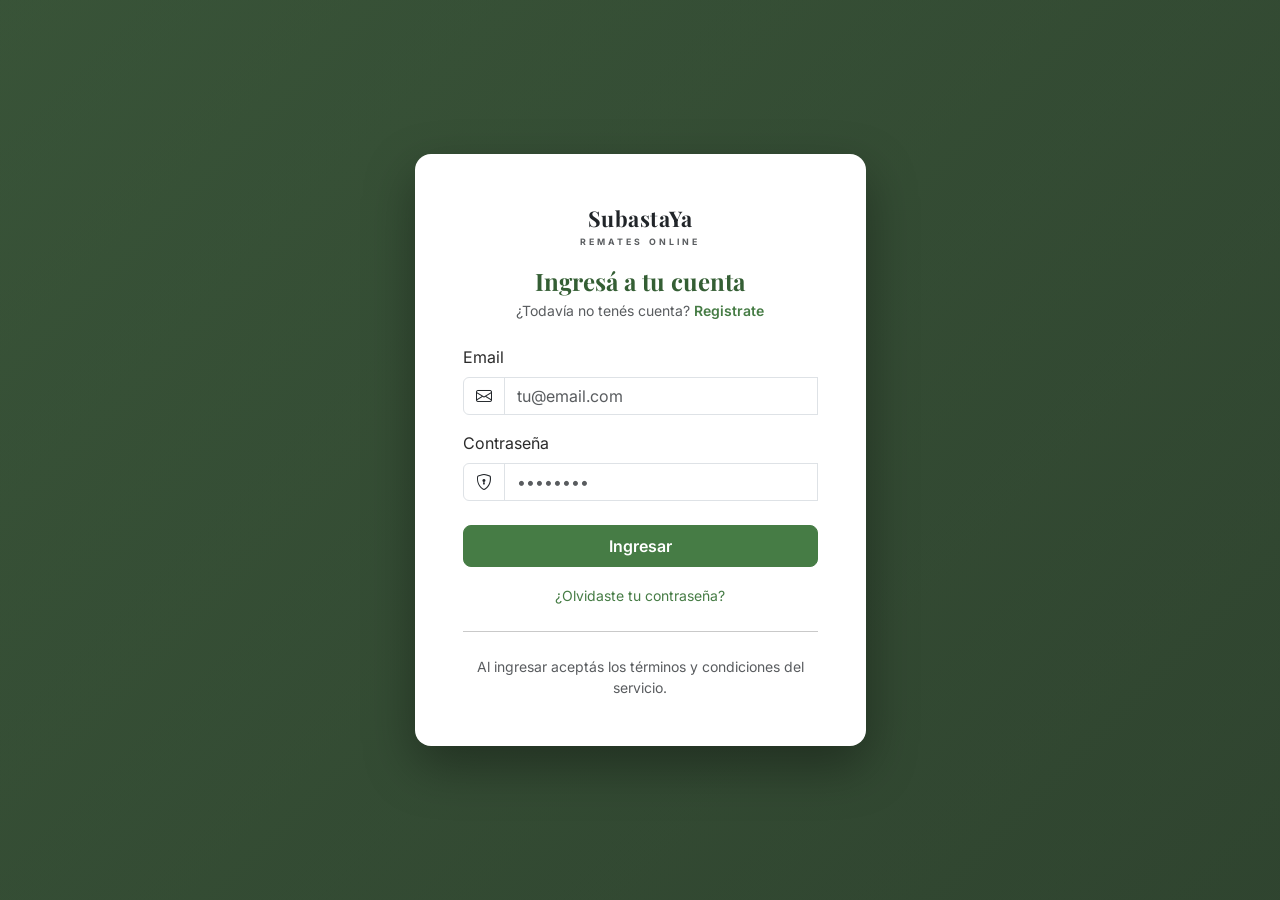
==== Frontend/acceder.html @ 08e284ed "modificaciones en transaccion y billetera boceto del front" ====
<!DOCTYPE html>
<html lang="es">
<head>
  <meta charset="UTF-8" />
  <meta name="viewport" content="width=device-width, initial-scale=1.0" />
  <title>Acceder · SubastaYa</title>

  <link rel="preconnect" href="https://fonts.googleapis.com" />
  <link rel="preconnect" href="https://fonts.gstatic.com" crossorigin />
  <link href="https://fonts.googleapis.com/css2?family=Playfair+Display:wght@600;700&family=Inter:wght@400;500;600&display=swap" rel="stylesheet" />
  <link href="https://cdn.jsdelivr.net/npm/bootstrap@5.3.3/dist/css/bootstrap.min.css" rel="stylesheet" />
  <link href="https://cdn.jsdelivr.net/npm/bootstrap-icons@1.11.3/font/bootstrap-icons.min.css" rel="stylesheet" />
  <link href="css/styles.css" rel="stylesheet" />
</head>
<body class="body-login d-flex align-items-center">

  <div class="container">
    <div class="row justify-content-center">
      <div class="col-md-7 col-lg-5">
        <div class="panel-login p-4 p-lg-5">

          <div class="text-center mb-4">
            <a class="logo-marca d-inline-block text-decoration-none text-dark" href="index.html">
              SubastaYa
              <small class="text-muted">Remates Online</small>
            </a>
            <h1 class="seccion-titulo h4 mt-3 mb-1">Ingresá a tu cuenta</h1>
            <p class="text-muted small mb-0">¿Todavía no tenés cuenta?
              <a href="index.html" class="text-decoration-none fw-semibold" style="color: var(--verde);">Registrate</a>
            </p>
          </div>

          <div id="alert-login" class="alert alert-danger d-none"></div>

          <form id="form-login" novalidate>
            <div class="mb-3">
              <label class="form-label" for="email">Email</label>
              <div class="input-group">
                <span class="input-group-text bg-white"><i class="bi bi-envelope"></i></span>
                <input class="form-control" id="email" type="email" placeholder="tu@email.com" required />
                <div class="invalid-feedback">Ingresá un email válido.</div>
              </div>
            </div>

            <div class="mb-4">
              <label class="form-label" for="password">Contraseña</label>
              <div class="input-group">
                <span class="input-group-text bg-white"><i class="bi bi-shield-lock"></i></span>
                <input class="form-control" id="password" type="password" placeholder="••••••••" required minlength="6" />
                <div class="invalid-feedback">La contraseña debe tener al menos 6 caracteres.</div>
              </div>
            </div>

            <button type="submit" class="btn btn-primary w-100 py-2" id="btn-ingresar">
              Ingresar
            </button>
          </form>

          <p class="text-center mt-3 mb-0">
            <a href="#" class="small text-decoration-none" style="color: var(--verde);">¿Olvidaste tu contraseña?</a>
          </p>

          <hr class="my-4" />
          <p class="text-center small text-muted mb-0">
            Al ingresar aceptás los términos y condiciones del servicio.
          </p>
        </div>
      </div>
    </div>
  </div>

  <script src="https://cdn.jsdelivr.net/npm/bootstrap@5.3.3/dist/js/bootstrap.bundle.min.js"></script>
  <script src="js/app.js"></script>
</body>
</html>
---- Frontend/css/styles.css ----
/* ===== SubastaYa · estilos (paleta inspirada en Remate Baires) ===== */
:root {
  --verde: #467c45;
  --verde-oscuro: #345e34;
  --crema: #f7f2e7;
  --crema-oscura: #efe6d3;
  --tinta: #2b2b2b;
  --gris: #6b6b6b;
  --acento: #b7791f;
  --blanco: #ffffff;
}

body {
  font-family: "Inter", system-ui, sans-serif;
  color: var(--tinta);
  background-color: var(--crema);
}

.font-serif {
  font-family: "Playfair Display", Georgia, serif;
}

/* ===== Navbar ===== */
.navbar-subasta {
  background-color: var(--verde-oscuro);
}
.navbar-subasta .navbar-brand,
.navbar-subasta .nav-link,
.navbar-subasta .navbar-brand span {
  color: var(--blanco);
}
.logo-marca {
  font-family: "Playfair Display", Georgia, serif;
  font-weight: 700;
  font-size: 1.35rem;
  letter-spacing: 0.02em;
}
.logo-marca small {
  display: block;
  font-size: 0.55rem;
  font-family: "Inter", sans-serif;
  letter-spacing: 0.35em;
  text-transform: uppercase;
  color: #cfe3cd;
}
.navbar-subasta .navbar-toggler {
  border-color: rgba(255, 255, 255, 0.5);
}
.navbar-subasta .navbar-toggler-icon {
  filter: invert(1);
}

/* ===== Hero ===== */
.hero {
  background:
    linear-gradient(rgba(43, 43, 43, 0.55), rgba(43, 43, 43, 0.55)),
    linear-gradient(135deg, var(--verde) 0%, var(--verde-oscuro) 100%);
  color: var(--blanco);
  padding: 6rem 0;
}
.hero .claim {
  font-family: "Playfair Display", Georgia, serif;
  font-size: 2.6rem;
  font-weight: 700;
  line-height: 1.15;
}
.hero .claim span {
  color: #d8b25c;
}
.hero .sub-claim {
  color: #dde8da;
  max-width: 34rem;
}
.hero-stats {
  border-top: 1px solid rgba(255, 255, 255, 0.25);
}
.hero-stats .numero {
  font-family: "Playfair Display", Georgia, serif;
  font-size: 1.9rem;
  font-weight: 700;
  color: #ffffff;
}
.hero-stats .etiqueta {
  font-size: 0.8rem;
  letter-spacing: 0.08em;
  text-transform: uppercase;
  color: #cfe3cd;
}

/* ===== Secciones ===== */
.seccion-titulo {
  font-family: "Playfair Display", Georgia, serif;
  font-weight: 700;
  color: var(--verde-oscuro);
}

/* ===== Filtros ===== */
.filtros {
  background-color: var(--blanco);
  border: 1px solid var(--crema-oscura);
  border-radius: 0.75rem;
  box-shadow: 0 6px 18px rgba(43, 43, 43, 0.06);
}
.filtros .form-label {
  font-size: 0.75rem;
  text-transform: uppercase;
  letter-spacing: 0.08em;
  color: var(--gris);
  margin-bottom: 0.25rem;
}
.filtros .form-select,
.filtros .form-control {
  border-radius: 0.5rem;
}

/* ===== Cards de subasta ===== */
.card-subasta {
  background-color: var(--blanco);
  border: none;
  border-radius: 0.9rem;
  overflow: hidden;
  box-shadow: 0 8px 24px rgba(43, 43, 43, 0.08);
  transition: transform 0.2s ease, box-shadow 0.2s ease;
}
.card-subasta:hover {
  transform: translateY(-4px);
  box-shadow: 0 14px 32px rgba(43, 43, 43, 0.14);
}
.card-subasta .img-wrap {
  height: 200px;
  overflow: hidden;
  background-color: var(--crema-oscura);
}
.card-subasta .img-wrap img {
  width: 100%;
  height: 100%;
  object-fit: cover;
}
.badge-categoria {
  background-color: var(--crema-oscura);
  color: var(--verde-oscuro);
  font-size: 0.72rem;
  text-transform: uppercase;
  letter-spacing: 0.05em;
}
.badge-estado {
  font-size: 0.72rem;
  text-transform: uppercase;
  letter-spacing: 0.05em;
}
.titulo-subasta {
  font-family: "Playfair Display", Georgia, serif;
  font-weight: 700;
  font-size: 1.15rem;
}
.oferta-actual {
  color: var(--verde-oscuro);
  font-weight: 700;
  font-size: 1.1rem;
}
.contador {
  background-color: var(--crema);
  border-radius: 0.6rem;
  padding: 0.4rem 0.75rem;
  font-weight: 600;
  font-variant-numeric: tabular-nums;
}
.contador.finalizada {
  background-color: #f3e2e2;
  color: #a03a2e;
}

/* ===== Cómo funciona ===== */
.paso {
  background-color: var(--blanco);
  border-top: 4px solid var(--verde);
  border-radius: 0.75rem;
  padding: 1.6rem;
  height: 100%;
}
.paso .numero-paso {
  font-family: "Playfair Display", Georgia, serif;
  color: var(--acento);
  font-size: 2rem;
  font-weight: 700;
}

/* ===== Footer ===== */
.footer-subasta {
  background-color: var(--verde-oscuro);
  color: #d7e3d4;
}
.footer-subasta a {
  color: #bcd8b9;
  text-decoration: none;
}
.footer-subasta a:hover {
  color: #ffffff;
}

/* ===== Login ===== */
.body-login {
  background:
    linear-gradient(rgba(43, 43, 43, 0.5), rgba(43, 43, 43, 0.5)),
    linear-gradient(135deg, var(--verde) 0%, var(--verde-oscuro) 100%);
  min-height: 100vh;
}
.panel-login {
  background-color: var(--blanco);
  border-radius: 1rem;
  box-shadow: 0 20px 50px rgba(0, 0, 0, 0.35);
}
.panel-login .form-control {
  border-radius: 0.5rem;
}
.panel-login .btn-primary {
  background-color: var(--verde);
  border-color: var(--verde);
  border-radius: 0.5rem;
  font-weight: 600;
}
.panel-login .btn-primary:hover {
  background-color: var(--verde-oscuro);
  border-color: var(--verde-oscuro);
}

/* ===== Botones ===== */
.btn-verde {
  background-color: var(--verde);
  border-color: var(--verde);
  color: var(--blanco);
  font-weight: 600;
}
.btn-verde:hover {
  background-color: var(--verde-oscuro);
  border-color: var(--verde-oscuro);
  color: var(--blanco);
}
.btn-contorno {
  border: 1.5px solid var(--blanco);
  color: var(--blanco);
  font-weight: 600;
}
.btn-contorno:hover {
  background-color: var(--blanco);
  color: var(--verde-oscuro);
}

.skeleton-card {
  border-radius: 0.9rem;
}
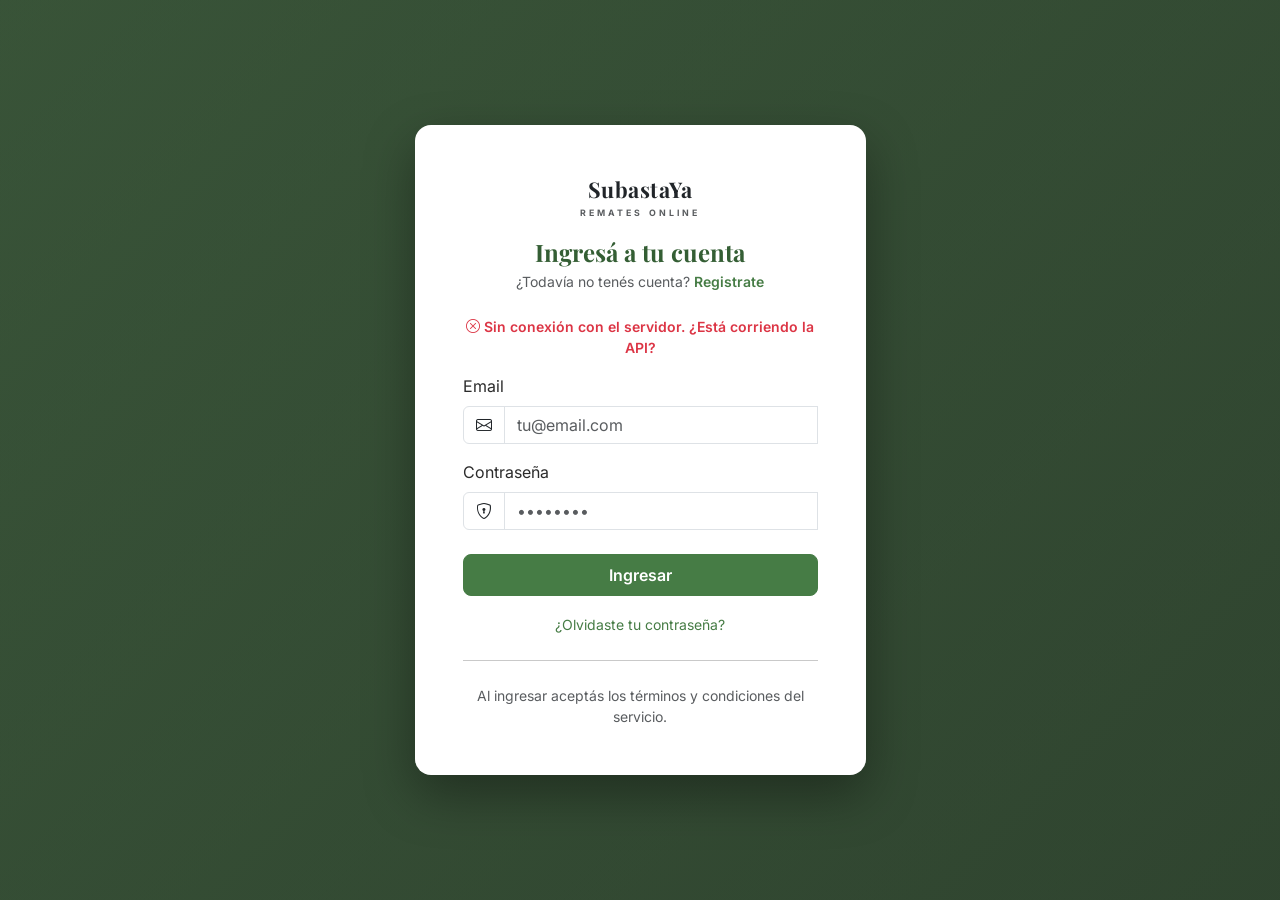
==== commit 97376644: "pruebas de las api y conexion base de datos" ====
--- a/Frontend/acceder.html
+++ b/Frontend/acceder.html
@@ -31,6 +31,10 @@
           </div>
 
           <div id="alert-login" class="alert alert-danger d-none"></div>
+
+          <p id="estado-api" class="text-center small fw-semibold">
+            <span class="spinner-border spinner-border-sm me-1"></span>Verificando conexión con el servidor...
+          </p>
 
           <form id="form-login" novalidate>
             <div class="mb-3">
--- a/Frontend/css/styles.css
+++ b/Frontend/css/styles.css
@@ -248,4 +248,59 @@
 
 .skeleton-card {
   border-radius: 0.9rem;
+}
+
+/* ===== Billetera ===== */
+.titulo-seccion {
+  font-family: "Playfair Display", Georgia, serif;
+  font-weight: 700;
+}
+
+.card-saldo {
+  border: 0;
+  border-radius: 0.9rem;
+  overflow: hidden;
+  box-shadow: 0 0.25rem 1rem rgba(43, 43, 43, 0.06);
+}
+.card-saldo::before {
+  content: "";
+  display: block;
+  height: 0.4rem;
+}
+.card-saldo-disponible::before {
+  background-color: var(--verde);
+}
+.card-saldo-congelado::before {
+  background-color: var(--acento);
+}
+.card-saldo-total::before {
+  background-color: var(--tinta);
+}
+.saldo-label {
+  text-transform: uppercase;
+  letter-spacing: 0.08em;
+  font-size: 0.75rem;
+  color: var(--gris);
+  margin-bottom: 0.4rem;
+}
+.saldo-valor {
+  font-family: "Playfair Display", Georgia, serif;
+  font-size: 1.9rem;
+  font-weight: 700;
+  color: var(--tinta);
+  margin-bottom: 0.5rem;
+}
+.saldo-nota {
+  font-size: 0.8rem;
+  color: var(--gris);
+}
+
+.panel-billetera {
+  border: 0;
+  border-radius: 0.9rem;
+  box-shadow: 0 0.25rem 1rem rgba(43, 43, 43, 0.06);
+}
+.titulo-panel {
+  color: var(--verde-oscuro);
+  font-weight: 600;
 }
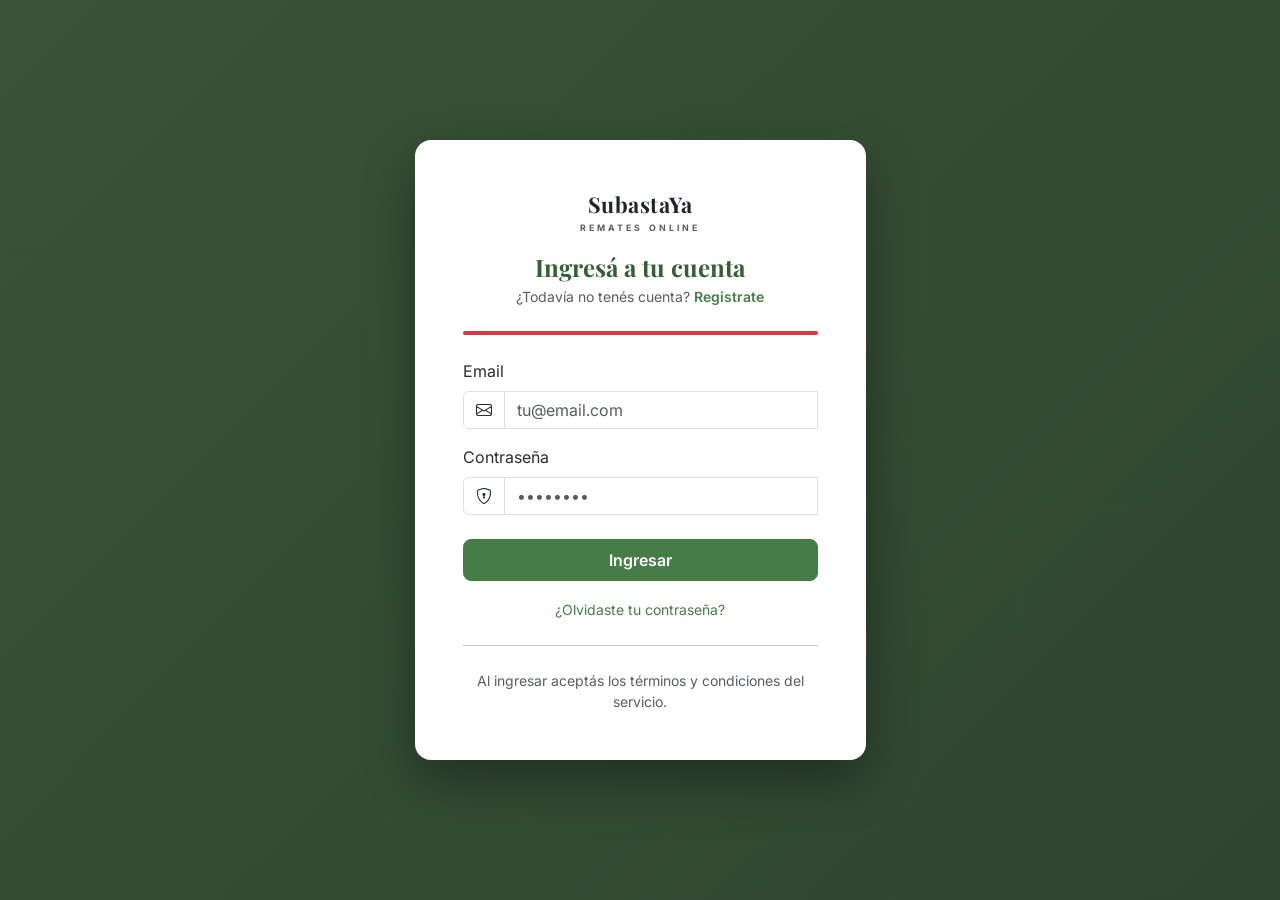
==== commit b41e5023: "estados, escrow, liquidación, anti-sniping y live bidding (P1-P3)" - Máquina de estados PROXIMA->ACT" ====
--- a/Frontend/acceder.html
+++ b/Frontend/acceder.html
@@ -26,15 +26,17 @@
             </a>
             <h1 class="seccion-titulo h4 mt-3 mb-1">Ingresá a tu cuenta</h1>
             <p class="text-muted small mb-0">¿Todavía no tenés cuenta?
-              <a href="index.html" class="text-decoration-none fw-semibold" style="color: var(--verde);">Registrate</a>
+              <a href="registrarse.html" class="text-decoration-none fw-semibold" style="color: var(--verde);">Registrate</a>
             </p>
+          </div>
+
+          <div id="alerta-sin-conexion" class="alert alert-warning d-none">
+            <i class="bi bi-plug me-1"></i><strong>Sin conexión:</strong> no pudimos comunicarnos con el servidor y tu sesión se cerró. Volvé a ingresar cuando la API esté disponible.
           </div>
 
           <div id="alert-login" class="alert alert-danger d-none"></div>
 
-          <p id="estado-api" class="text-center small fw-semibold">
-            <span class="spinner-border spinner-border-sm me-1"></span>Verificando conexión con el servidor...
-          </p>
+          <div id="estado-api" class="barra-conexion barra-conexion-checking mb-4" role="status" aria-label="Estado de conexión con el servidor"></div>
 
           <form id="form-login" novalidate>
             <div class="mb-3">
--- a/Frontend/css/styles.css
+++ b/Frontend/css/styles.css
@@ -49,6 +49,62 @@
 .navbar-subasta .navbar-toggler-icon {
   filter: invert(1);
 }
+.navbar-subasta .nav-link {
+  position: relative;
+  transition: color 0.15s ease;
+}
+.navbar-subasta .nav-link::after {
+  content: "";
+  position: absolute;
+  left: 50%;
+  bottom: 0.15rem;
+  width: 0;
+  height: 2px;
+  background: #d8b25c;
+  transform: translateX(-50%);
+  transition: width 0.2s ease;
+}
+.navbar-subasta .nav-link:hover::after,
+.navbar-subasta .nav-link.active::after {
+  width: 70%;
+}
+.navbar-subasta .nav-link:hover {
+  color: #d8b25c;
+}
+.navbar-subasta .nav-link.active {
+  color: #d8b25c;
+  font-weight: 600;
+}
+.chip-usuario {
+  display: inline-flex;
+  align-items: center;
+  gap: 0.35rem;
+  padding: 0.35rem 0.9rem;
+  border-radius: 2rem;
+  background: rgba(255, 255, 255, 0.12);
+  border: 1px solid rgba(255, 255, 255, 0.25);
+  color: var(--blanco);
+  font-size: 0.9rem;
+  font-weight: 500;
+  white-space: nowrap;
+}
+
+/* ===== Barra de conexión (acceder) ===== */
+.barra-conexion {
+  height: 4px;
+  border-radius: 2px;
+  background-color: transparent;
+  transition: background-color 0.3s ease;
+}
+.barra-conexion-checking {
+  background-color: #adb5bd;
+}
+.barra-conexion-ok {
+  background-color: #198754;
+}
+.barra-conexion-error {
+  background-color: #dc3545;
+}
 
 /* ===== Hero ===== */
 .hero {
@@ -92,6 +148,15 @@
   font-family: "Playfair Display", Georgia, serif;
   font-weight: 700;
   color: var(--verde-oscuro);
+}
+#subastas .seccion-titulo::after {
+  content: "";
+  display: block;
+  width: 3.2rem;
+  height: 3px;
+  margin-top: 0.5rem;
+  border-radius: 2px;
+  background: var(--acento);
 }
 
 /* ===== Filtros ===== */
@@ -114,6 +179,17 @@
 }
 
 /* ===== Cards de subasta ===== */
+@keyframes subasta-entra {
+  from {
+    opacity: 0;
+    transform: translateY(18px);
+  }
+  to {
+    opacity: 1;
+    transform: translateY(0);
+  }
+}
+
 .card-subasta {
   background-color: var(--blanco);
   border: none;
@@ -121,6 +197,7 @@
   overflow: hidden;
   box-shadow: 0 8px 24px rgba(43, 43, 43, 0.08);
   transition: transform 0.2s ease, box-shadow 0.2s ease;
+  animation: subasta-entra 0.4s ease both;
 }
 .card-subasta:hover {
   transform: translateY(-4px);
@@ -303,4 +380,55 @@
 .titulo-panel {
   color: var(--verde-oscuro);
   font-weight: 600;
+}
+
+/* ===== Sala de pujas en vivo ===== */
+.img-wrap-room {
+  height: 340px;
+  overflow: hidden;
+  background-color: var(--crema-oscura);
+}
+.img-wrap-room img {
+  width: 100%;
+  height: 100%;
+  object-fit: cover;
+}
+.panel-puja {
+  border: 0;
+  border-radius: 0.9rem;
+  box-shadow: 0 0.25rem 1rem rgba(43, 43, 43, 0.06);
+}
+.oferta-actual-grande {
+  font-family: "Playfair Display", Georgia, serif;
+  font-size: 2.4rem;
+  font-weight: 700;
+  color: var(--verde-oscuro);
+}
+.contador-room {
+  font-size: 1.05rem;
+  letter-spacing: 0.04em;
+}
+.contador-room.finalizada {
+  color: #fff;
+  background-color: #a03a2e;
+}
+.badge-lider {
+  font-size: 0.9rem;
+  font-weight: 500;
+  padding: 0.55rem 0.9rem;
+  border-radius: 0.6rem;
+}
+#room-antisniping {
+  font-size: 0.88rem;
+}
+
+/* ===== Botón contorno verde (páginas utilitarias) ===== */
+.btn-contorno-verde {
+  border: 1.5px solid var(--verde);
+  color: var(--verde-oscuro);
+  font-weight: 600;
+}
+.btn-contorno-verde:hover {
+  background-color: var(--verde);
+  color: var(--blanco);
 }
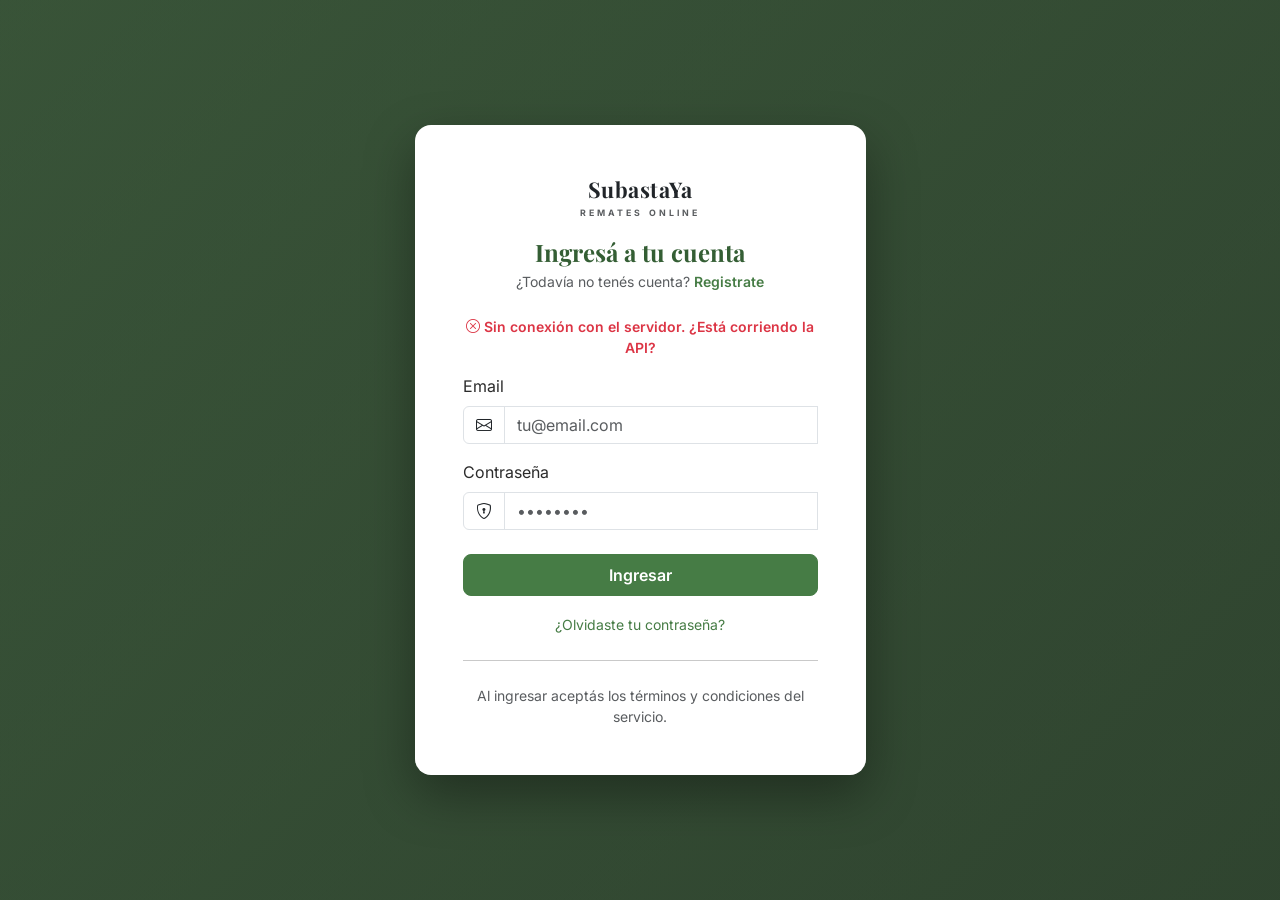
==== commit 0f2074de: "Revert "Merge branch 'milena/dtos' of https://github.com/JesicaBelenAlfonso/SubastaYa into milena/dt" ====
--- a/Frontend/acceder.html
+++ b/Frontend/acceder.html
@@ -30,13 +30,11 @@
             </p>
           </div>
 
-          <div id="alerta-sin-conexion" class="alert alert-warning d-none">
-            <i class="bi bi-plug me-1"></i><strong>Sin conexión:</strong> no pudimos comunicarnos con el servidor y tu sesión se cerró. Volvé a ingresar cuando la API esté disponible.
-          </div>
-
           <div id="alert-login" class="alert alert-danger d-none"></div>
 
-          <div id="estado-api" class="barra-conexion barra-conexion-checking mb-4" role="status" aria-label="Estado de conexión con el servidor"></div>
+          <p id="estado-api" class="text-center small fw-semibold">
+            <span class="spinner-border spinner-border-sm me-1"></span>Verificando conexión con el servidor...
+          </p>
 
           <form id="form-login" novalidate>
             <div class="mb-3">
--- a/Frontend/css/styles.css
+++ b/Frontend/css/styles.css
@@ -49,62 +49,6 @@
 .navbar-subasta .navbar-toggler-icon {
   filter: invert(1);
 }
-.navbar-subasta .nav-link {
-  position: relative;
-  transition: color 0.15s ease;
-}
-.navbar-subasta .nav-link::after {
-  content: "";
-  position: absolute;
-  left: 50%;
-  bottom: 0.15rem;
-  width: 0;
-  height: 2px;
-  background: #d8b25c;
-  transform: translateX(-50%);
-  transition: width 0.2s ease;
-}
-.navbar-subasta .nav-link:hover::after,
-.navbar-subasta .nav-link.active::after {
-  width: 70%;
-}
-.navbar-subasta .nav-link:hover {
-  color: #d8b25c;
-}
-.navbar-subasta .nav-link.active {
-  color: #d8b25c;
-  font-weight: 600;
-}
-.chip-usuario {
-  display: inline-flex;
-  align-items: center;
-  gap: 0.35rem;
-  padding: 0.35rem 0.9rem;
-  border-radius: 2rem;
-  background: rgba(255, 255, 255, 0.12);
-  border: 1px solid rgba(255, 255, 255, 0.25);
-  color: var(--blanco);
-  font-size: 0.9rem;
-  font-weight: 500;
-  white-space: nowrap;
-}
-
-/* ===== Barra de conexión (acceder) ===== */
-.barra-conexion {
-  height: 4px;
-  border-radius: 2px;
-  background-color: transparent;
-  transition: background-color 0.3s ease;
-}
-.barra-conexion-checking {
-  background-color: #adb5bd;
-}
-.barra-conexion-ok {
-  background-color: #198754;
-}
-.barra-conexion-error {
-  background-color: #dc3545;
-}
 
 /* ===== Hero ===== */
 .hero {
@@ -149,15 +93,6 @@
   font-weight: 700;
   color: var(--verde-oscuro);
 }
-#subastas .seccion-titulo::after {
-  content: "";
-  display: block;
-  width: 3.2rem;
-  height: 3px;
-  margin-top: 0.5rem;
-  border-radius: 2px;
-  background: var(--acento);
-}
 
 /* ===== Filtros ===== */
 .filtros {
@@ -179,17 +114,6 @@
 }
 
 /* ===== Cards de subasta ===== */
-@keyframes subasta-entra {
-  from {
-    opacity: 0;
-    transform: translateY(18px);
-  }
-  to {
-    opacity: 1;
-    transform: translateY(0);
-  }
-}
-
 .card-subasta {
   background-color: var(--blanco);
   border: none;
@@ -197,7 +121,6 @@
   overflow: hidden;
   box-shadow: 0 8px 24px rgba(43, 43, 43, 0.08);
   transition: transform 0.2s ease, box-shadow 0.2s ease;
-  animation: subasta-entra 0.4s ease both;
 }
 .card-subasta:hover {
   transform: translateY(-4px);
@@ -380,55 +303,4 @@
 .titulo-panel {
   color: var(--verde-oscuro);
   font-weight: 600;
-}
-
-/* ===== Sala de pujas en vivo ===== */
-.img-wrap-room {
-  height: 340px;
-  overflow: hidden;
-  background-color: var(--crema-oscura);
-}
-.img-wrap-room img {
-  width: 100%;
-  height: 100%;
-  object-fit: cover;
-}
-.panel-puja {
-  border: 0;
-  border-radius: 0.9rem;
-  box-shadow: 0 0.25rem 1rem rgba(43, 43, 43, 0.06);
-}
-.oferta-actual-grande {
-  font-family: "Playfair Display", Georgia, serif;
-  font-size: 2.4rem;
-  font-weight: 700;
-  color: var(--verde-oscuro);
-}
-.contador-room {
-  font-size: 1.05rem;
-  letter-spacing: 0.04em;
-}
-.contador-room.finalizada {
-  color: #fff;
-  background-color: #a03a2e;
-}
-.badge-lider {
-  font-size: 0.9rem;
-  font-weight: 500;
-  padding: 0.55rem 0.9rem;
-  border-radius: 0.6rem;
-}
-#room-antisniping {
-  font-size: 0.88rem;
-}
-
-/* ===== Botón contorno verde (páginas utilitarias) ===== */
-.btn-contorno-verde {
-  border: 1.5px solid var(--verde);
-  color: var(--verde-oscuro);
-  font-weight: 600;
-}
-.btn-contorno-verde:hover {
-  background-color: var(--verde);
-  color: var(--blanco);
 }
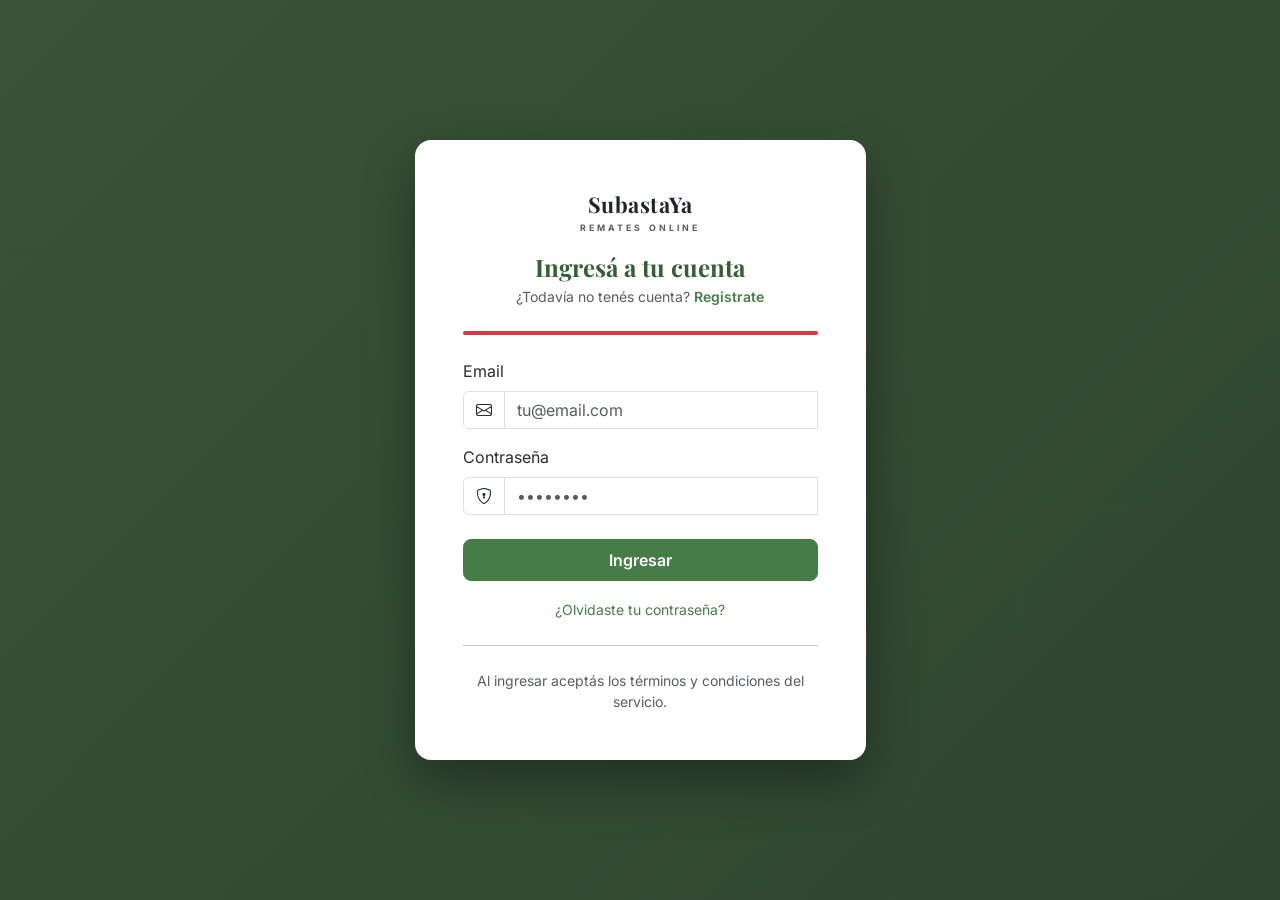
==== commit d5672c1b: "Reapply "Merge branch 'milena/dtos' of https://github.com/JesicaBelenAlfonso/SubastaYa into milena/d" ====
--- a/Frontend/acceder.html
+++ b/Frontend/acceder.html
@@ -30,11 +30,13 @@
             </p>
           </div>
 
+          <div id="alerta-sin-conexion" class="alert alert-warning d-none">
+            <i class="bi bi-plug me-1"></i><strong>Sin conexión:</strong> no pudimos comunicarnos con el servidor y tu sesión se cerró. Volvé a ingresar cuando la API esté disponible.
+          </div>
+
           <div id="alert-login" class="alert alert-danger d-none"></div>
 
-          <p id="estado-api" class="text-center small fw-semibold">
-            <span class="spinner-border spinner-border-sm me-1"></span>Verificando conexión con el servidor...
-          </p>
+          <div id="estado-api" class="barra-conexion barra-conexion-checking mb-4" role="status" aria-label="Estado de conexión con el servidor"></div>
 
           <form id="form-login" novalidate>
             <div class="mb-3">
--- a/Frontend/css/styles.css
+++ b/Frontend/css/styles.css
@@ -49,6 +49,62 @@
 .navbar-subasta .navbar-toggler-icon {
   filter: invert(1);
 }
+.navbar-subasta .nav-link {
+  position: relative;
+  transition: color 0.15s ease;
+}
+.navbar-subasta .nav-link::after {
+  content: "";
+  position: absolute;
+  left: 50%;
+  bottom: 0.15rem;
+  width: 0;
+  height: 2px;
+  background: #d8b25c;
+  transform: translateX(-50%);
+  transition: width 0.2s ease;
+}
+.navbar-subasta .nav-link:hover::after,
+.navbar-subasta .nav-link.active::after {
+  width: 70%;
+}
+.navbar-subasta .nav-link:hover {
+  color: #d8b25c;
+}
+.navbar-subasta .nav-link.active {
+  color: #d8b25c;
+  font-weight: 600;
+}
+.chip-usuario {
+  display: inline-flex;
+  align-items: center;
+  gap: 0.35rem;
+  padding: 0.35rem 0.9rem;
+  border-radius: 2rem;
+  background: rgba(255, 255, 255, 0.12);
+  border: 1px solid rgba(255, 255, 255, 0.25);
+  color: var(--blanco);
+  font-size: 0.9rem;
+  font-weight: 500;
+  white-space: nowrap;
+}
+
+/* ===== Barra de conexión (acceder) ===== */
+.barra-conexion {
+  height: 4px;
+  border-radius: 2px;
+  background-color: transparent;
+  transition: background-color 0.3s ease;
+}
+.barra-conexion-checking {
+  background-color: #adb5bd;
+}
+.barra-conexion-ok {
+  background-color: #198754;
+}
+.barra-conexion-error {
+  background-color: #dc3545;
+}
 
 /* ===== Hero ===== */
 .hero {
@@ -92,6 +148,15 @@
   font-family: "Playfair Display", Georgia, serif;
   font-weight: 700;
   color: var(--verde-oscuro);
+}
+#subastas .seccion-titulo::after {
+  content: "";
+  display: block;
+  width: 3.2rem;
+  height: 3px;
+  margin-top: 0.5rem;
+  border-radius: 2px;
+  background: var(--acento);
 }
 
 /* ===== Filtros ===== */
@@ -114,6 +179,17 @@
 }
 
 /* ===== Cards de subasta ===== */
+@keyframes subasta-entra {
+  from {
+    opacity: 0;
+    transform: translateY(18px);
+  }
+  to {
+    opacity: 1;
+    transform: translateY(0);
+  }
+}
+
 .card-subasta {
   background-color: var(--blanco);
   border: none;
@@ -121,6 +197,7 @@
   overflow: hidden;
   box-shadow: 0 8px 24px rgba(43, 43, 43, 0.08);
   transition: transform 0.2s ease, box-shadow 0.2s ease;
+  animation: subasta-entra 0.4s ease both;
 }
 .card-subasta:hover {
   transform: translateY(-4px);
@@ -303,4 +380,55 @@
 .titulo-panel {
   color: var(--verde-oscuro);
   font-weight: 600;
+}
+
+/* ===== Sala de pujas en vivo ===== */
+.img-wrap-room {
+  height: 340px;
+  overflow: hidden;
+  background-color: var(--crema-oscura);
+}
+.img-wrap-room img {
+  width: 100%;
+  height: 100%;
+  object-fit: cover;
+}
+.panel-puja {
+  border: 0;
+  border-radius: 0.9rem;
+  box-shadow: 0 0.25rem 1rem rgba(43, 43, 43, 0.06);
+}
+.oferta-actual-grande {
+  font-family: "Playfair Display", Georgia, serif;
+  font-size: 2.4rem;
+  font-weight: 700;
+  color: var(--verde-oscuro);
+}
+.contador-room {
+  font-size: 1.05rem;
+  letter-spacing: 0.04em;
+}
+.contador-room.finalizada {
+  color: #fff;
+  background-color: #a03a2e;
+}
+.badge-lider {
+  font-size: 0.9rem;
+  font-weight: 500;
+  padding: 0.55rem 0.9rem;
+  border-radius: 0.6rem;
+}
+#room-antisniping {
+  font-size: 0.88rem;
+}
+
+/* ===== Botón contorno verde (páginas utilitarias) ===== */
+.btn-contorno-verde {
+  border: 1.5px solid var(--verde);
+  color: var(--verde-oscuro);
+  font-weight: 600;
+}
+.btn-contorno-verde:hover {
+  background-color: var(--verde);
+  color: var(--blanco);
 }
